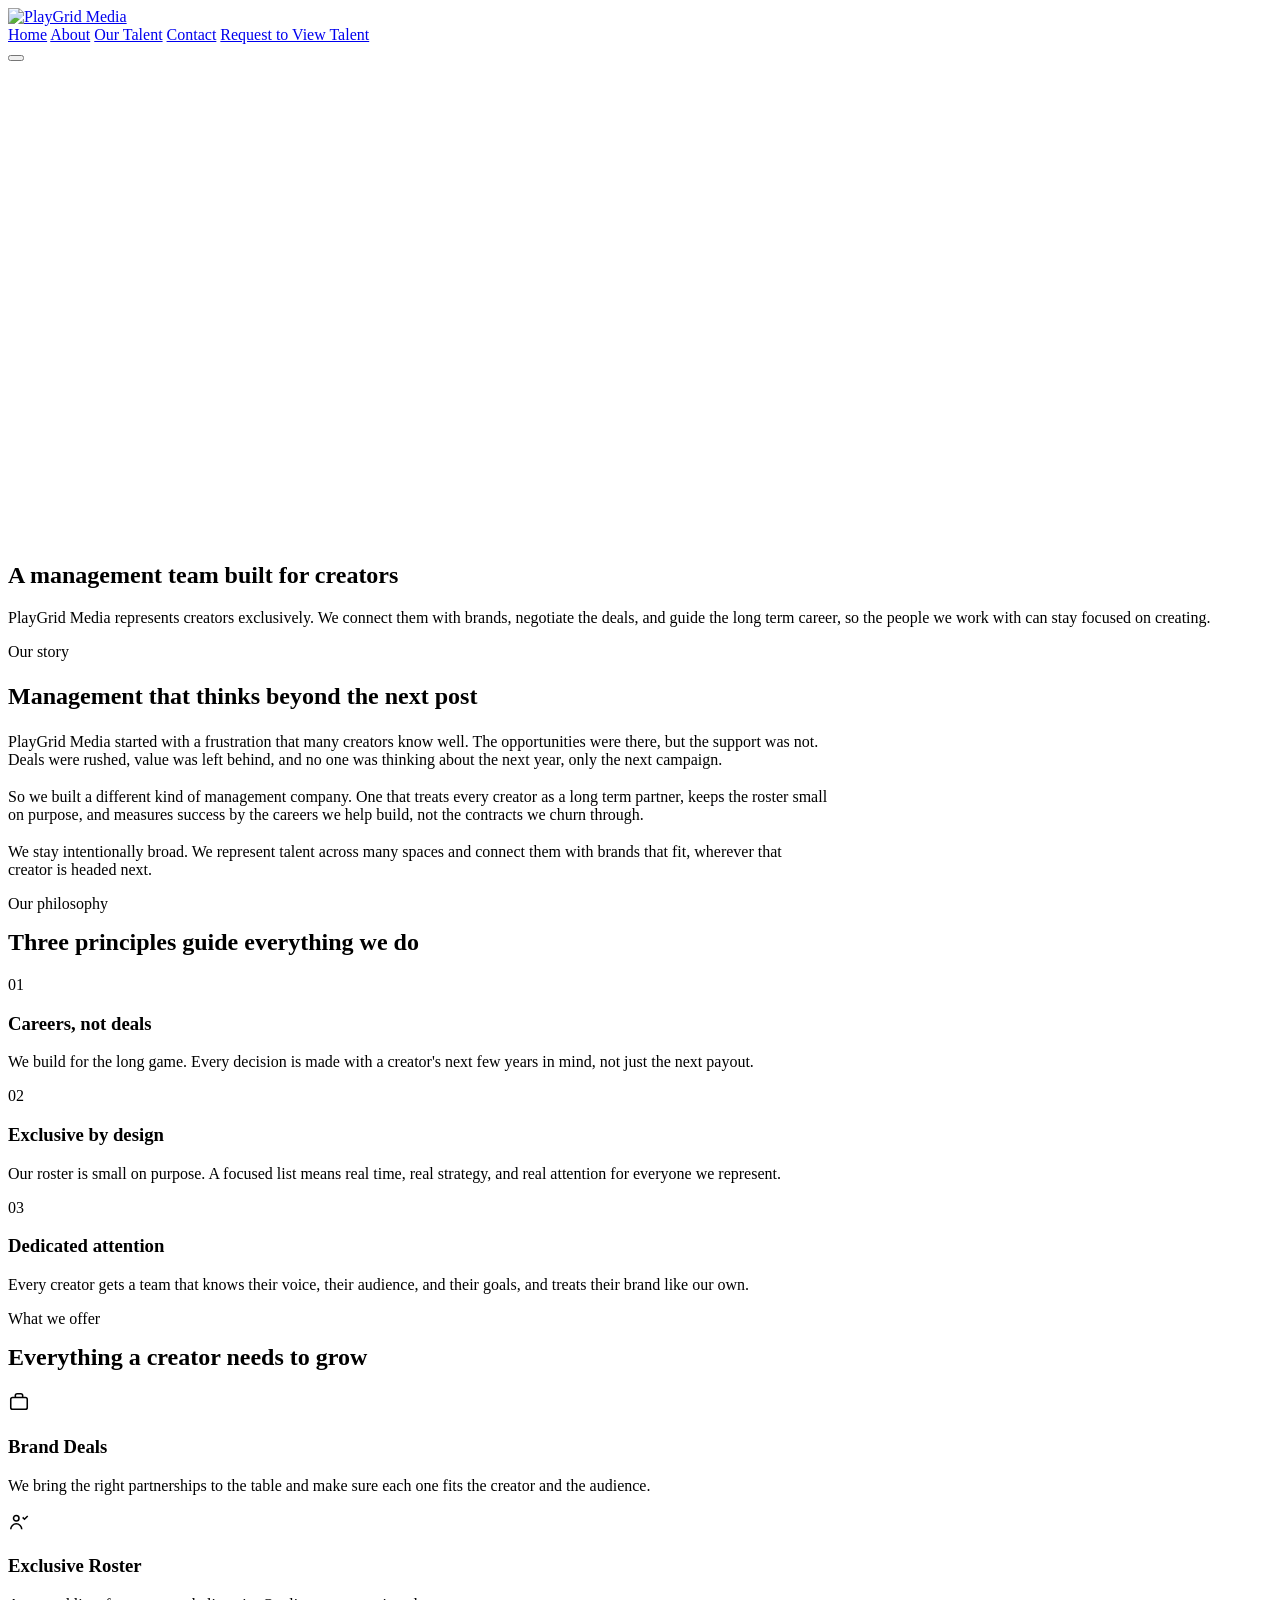
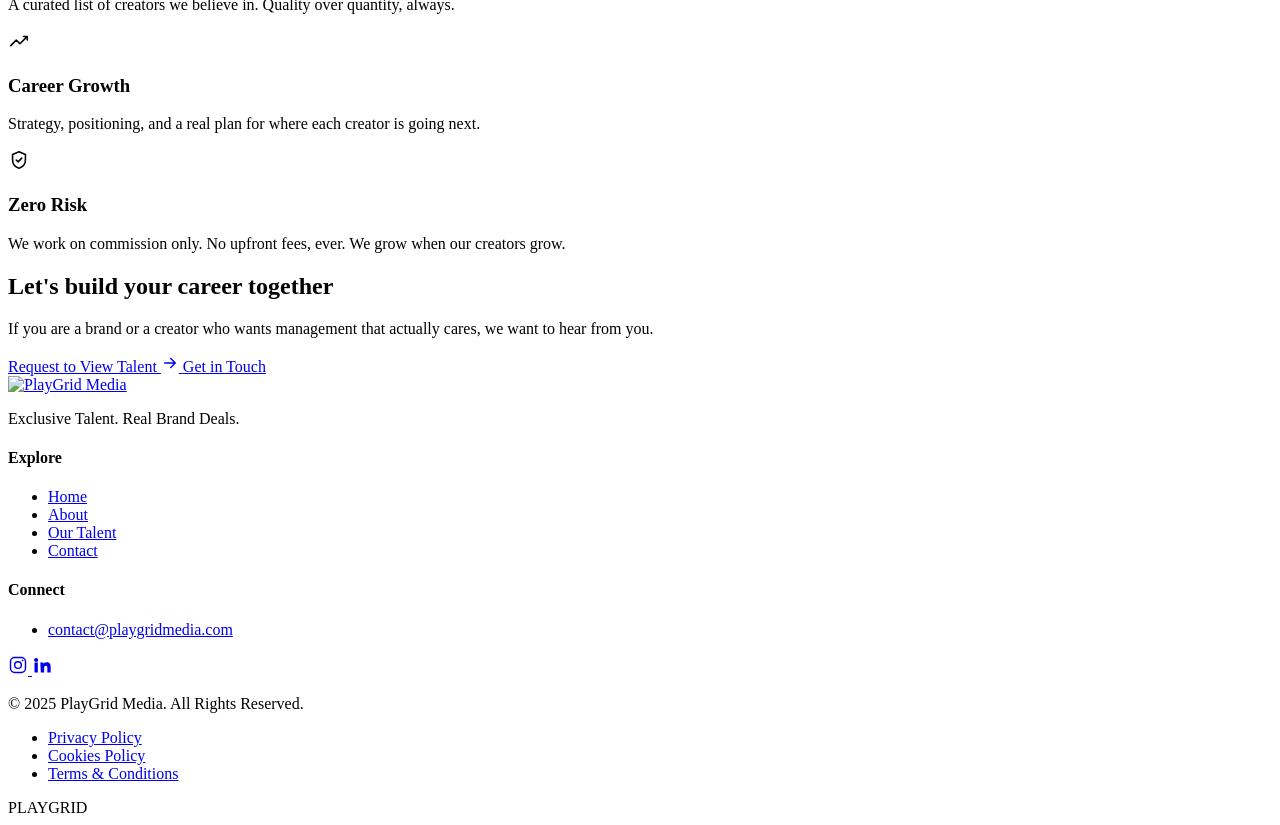
==== about.html @ f9606e79 "Add files via upload" ====
<!DOCTYPE html>
<html lang="en">
<head>
  <meta charset="UTF-8" />
  <script>document.documentElement.className += " js";</script>
  <meta name="viewport" content="width=device-width, initial-scale=1.0" />
  <title>About | PlayGrid Media, Talent Management Company</title>
  <meta name="description" content="PlayGrid Media is a talent management company that builds creator careers. Exclusive roster, dedicated attention, brand deals, and zero upfront risk." />
  <link rel="canonical" href="https://playgridmedia.com/about.html" />

  <meta property="og:type" content="website" />
  <meta property="og:title" content="About PlayGrid Media" />
  <meta property="og:description" content="We build careers, not one off deals. An exclusive talent management company." />
  <meta property="og:url" content="https://playgridmedia.com/about.html" />
  <meta property="og:image" content="https://playgridmedia.com/assets/images/og-image.jpg" />
  <meta name="twitter:card" content="summary_large_image" />

  <link rel="preconnect" href="https://fonts.googleapis.com" />
  <link rel="preconnect" href="https://fonts.gstatic.com" crossorigin />
  <link href="https://fonts.googleapis.com/css2?family=Inter:wght@400;500;600&family=Syne:wght@700;800&display=swap" rel="stylesheet" />

  <link rel="icon" href="assets/favicon.png" type="image/png" />
  <link rel="stylesheet" href="css/style.css" />
</head>
<body>
  <div class="grain" aria-hidden="true"></div>

  <!-- ============ NAV ============ -->
  <header class="nav" id="nav">
    <div class="nav__inner container">
      <a class="nav__logo" href="index.html" aria-label="PlayGrid Media home"><img class="logo-img" src="assets/logo.png" alt="PlayGrid Media" /></a>
      <nav class="nav__links" id="navLinks" aria-label="Primary">
        <a href="index.html" class="nav__link">Home</a>
        <a href="about.html" class="nav__link">About</a>
        <a href="talent.html" class="nav__link">Our Talent</a>
        <a href="contact.html" class="nav__link">Contact</a>
        <a href="talent.html" class="btn btn--primary btn--small nav__cta">Request to View Talent</a>
      </nav>
      <button class="nav__toggle" id="navToggle" aria-label="Open menu" aria-expanded="false" aria-controls="navLinks">
        <span></span><span></span><span></span>
      </button>
    </div>
  </header>

  <main>
    <!-- ============ PAGE HERO ============ -->
    <section class="page-hero">
      <div class="glow glow--gold" style="width:480px;height:480px;top:-120px;right:-100px;" data-parallax="0.1" aria-hidden="true"></div>
      <div class="container">
        <div class="page-hero__inner">
          <h1 class="h-xl hero__fade" style="animation-delay:.14s">A management team built for creators</h1>
          <p class="lead hero__fade" style="animation-delay:.26s">
            PlayGrid Media represents creators exclusively. We connect them with brands, negotiate the deals, and guide the long term career, so the people we work with can stay focused on creating.
          </p>
        </div>
      </div>
    </section>

    <!-- ============ STORY ============ -->
    <section class="section section--light">
      <div class="container">
        <div style="max-width: 820px;">
          <p class="eyebrow" data-reveal style="margin-bottom:1.4rem;">Our story</p>
          <h2 class="h-md" data-reveal style="--delay:80ms;">Management that thinks beyond the next post</h2>
          <p data-reveal style="--delay:160ms; margin-top:1.4rem; color:var(--muted);">
            PlayGrid Media started with a frustration that many creators know well. The opportunities were there, but the support was not. Deals were rushed, value was left behind, and no one was thinking about the next year, only the next campaign.
          </p>
          <p data-reveal style="--delay:220ms; margin-top:1.2rem; color:var(--muted);">
            So we built a different kind of management company. One that treats every creator as a long term partner, keeps the roster small on purpose, and measures success by the careers we help build, not the contracts we churn through.
          </p>
          <p data-reveal style="--delay:280ms; margin-top:1.2rem; color:var(--muted);">
            We stay intentionally broad. We represent talent across many spaces and connect them with brands that fit, wherever that creator is headed next.
          </p>
        </div>
      </div>
    </section>

    <!-- ============ PHILOSOPHY ============ -->
    <section class="section section--tight section--soft">
      <div class="container">
        <div class="section__head center">
          <p class="eyebrow center" data-reveal style="justify-content:center;">Our philosophy</p>
          <h2 class="h-md" data-reveal style="--delay:80ms; margin-top:1rem;">Three principles guide everything we do</h2>
        </div>
        <div class="grid grid--3">
          <article class="card" data-reveal style="--delay:0ms;">
            <p class="card__index">01</p>
            <h3>Careers, not deals</h3>
            <p>We build for the long game. Every decision is made with a creator's next few years in mind, not just the next payout.</p>
          </article>
          <article class="card" data-reveal style="--delay:120ms;">
            <p class="card__index">02</p>
            <h3>Exclusive by design</h3>
            <p>Our roster is small on purpose. A focused list means real time, real strategy, and real attention for everyone we represent.</p>
          </article>
          <article class="card" data-reveal style="--delay:240ms;">
            <p class="card__index">03</p>
            <h3>Dedicated attention</h3>
            <p>Every creator gets a team that knows their voice, their audience, and their goals, and treats their brand like our own.</p>
          </article>
        </div>
      </div>
    </section>

    <!-- ============ FEATURE CARDS ============ -->
    <section class="section section--light">
      <div class="container">
        <div class="section__head">
          <p class="eyebrow" data-reveal>What we offer</p>
          <h2 class="h-md" data-reveal style="--delay:80ms; margin-top:1rem;">Everything a creator needs to grow</h2>
        </div>
        <div class="grid grid--4">
          <article class="card" data-reveal style="--delay:0ms;">
            <div class="card__icon">
              <svg width="22" height="22" viewBox="0 0 24 24" fill="none" stroke="currentColor" stroke-width="1.7"><rect x="3" y="7" width="18" height="13" rx="2"/><path d="M8 7V5a2 2 0 012-2h4a2 2 0 012 2v2"/></svg>
            </div>
            <h3>Brand Deals</h3>
            <p>We bring the right partnerships to the table and make sure each one fits the creator and the audience.</p>
          </article>
          <article class="card" data-reveal style="--delay:120ms;">
            <div class="card__icon">
              <svg width="22" height="22" viewBox="0 0 24 24" fill="none" stroke="currentColor" stroke-width="1.7"><circle cx="9" cy="8" r="3"/><path d="M3 20c0-3.3 2.7-6 6-6s6 2.7 6 6"/><path d="M16 7l2 2 3.5-3.5"/></svg>
            </div>
            <h3>Exclusive Roster</h3>
            <p>A curated list of creators we believe in. Quality over quantity, always.</p>
          </article>
          <article class="card" data-reveal style="--delay:240ms;">
            <div class="card__icon">
              <svg width="22" height="22" viewBox="0 0 24 24" fill="none" stroke="currentColor" stroke-width="1.7" stroke-linecap="round" stroke-linejoin="round"><path d="M3 17l6-6 4 4 7-7"/><path d="M17 7h4v4"/></svg>
            </div>
            <h3>Career Growth</h3>
            <p>Strategy, positioning, and a real plan for where each creator is going next.</p>
          </article>
          <article class="card" data-reveal style="--delay:360ms;">
            <div class="card__icon">
              <svg width="22" height="22" viewBox="0 0 24 24" fill="none" stroke="currentColor" stroke-width="1.7" stroke-linecap="round" stroke-linejoin="round"><path d="M12 3l7 3v6c0 4.4-3 7.6-7 9-4-1.4-7-4.6-7-9V6z"/><path d="M9 12l2 2 4-4"/></svg>
            </div>
            <h3>Zero Risk</h3>
            <p>We work on commission only. No upfront fees, ever. We grow when our creators grow.</p>
          </article>
        </div>
      </div>
    </section>

    <!-- ============ CTA BAND ============ -->
    <section class="section section--tight">
      <div class="container">
        <div class="cta-band" data-reveal="scale">
          <h2 class="h-md">Let's build your career together</h2>
          <p class="lead center" style="margin-top:1.2rem;">If you are a brand or a creator who wants management that actually cares, we want to hear from you.</p>
          <div class="hero__cta" style="justify-content:center;">
            <a href="talent.html" class="btn btn--primary">Request to View Talent
              <svg class="arrow" width="18" height="18" viewBox="0 0 24 24" fill="none" stroke="currentColor" stroke-width="2" stroke-linecap="round" stroke-linejoin="round"><path d="M5 12h14M13 6l6 6-6 6"/></svg>
            </a>
            <a href="contact.html" class="btn btn--ghost">Get in Touch</a>
          </div>
        </div>
      </div>
    </section>
  </main>

  <!-- ============ FOOTER ============ -->
  <footer class="footer">
    <div class="container">
      <div class="footer__top">
        <div class="footer__brand">
          <a class="nav__logo" href="index.html"><img class="logo-img" src="assets/logo.png" alt="PlayGrid Media" /></a>
          <p class="footer__tag">Exclusive Talent. Real Brand Deals.</p>
        </div>
        <div class="footer__col">
          <h4>Explore</h4>
          <ul>
            <li><a href="index.html">Home</a></li>
            <li><a href="about.html">About</a></li>
            <li><a href="talent.html">Our Talent</a></li>
            <li><a href="contact.html">Contact</a></li>
          </ul>
        </div>
        <div class="footer__col">
          <h4>Connect</h4>
          <ul>
            <li><a href="mailto:contact@playgridmedia.com">contact@playgridmedia.com</a></li>
          </ul>
          <div class="socials footer__socials">
            <a href="https://www.instagram.com/playgridmedia/" target="_blank" rel="noopener" aria-label="PlayGrid Media on Instagram">
              <svg width="20" height="20" viewBox="0 0 24 24" fill="none" stroke="currentColor" stroke-width="1.7"><rect x="3" y="3" width="18" height="18" rx="5"/><circle cx="12" cy="12" r="4"/><circle cx="17.5" cy="6.5" r="1" fill="currentColor" stroke="none"/></svg>
            </a>
            <a href="https://www.linkedin.com/in/sayed-atal-akbari-139120352/" target="_blank" rel="noopener" aria-label="PlayGrid Media on LinkedIn">
              <svg width="20" height="20" viewBox="0 0 24 24" fill="currentColor"><path d="M4.98 3.5a2.5 2.5 0 11-.02 5 2.5 2.5 0 01.02-5zM3 9h4v12H3zM10 9h3.8v1.7h.05c.53-1 1.83-2.05 3.77-2.05 4.03 0 4.78 2.65 4.78 6.1V21h-4v-5.3c0-1.26-.02-2.9-1.77-2.9-1.77 0-2.04 1.38-2.04 2.8V21h-4z"/></svg>
            </a>
          </div>
        </div>
      </div>
      <div class="footer__bottom">
        <p>&copy; 2025 PlayGrid Media. All Rights Reserved.</p>
        <ul class="footer__legal">
          <li><a href="privacy-policy.html">Privacy Policy</a></li>
          <li><a href="cookies-policy.html">Cookies Policy</a></li>
          <li><a href="terms-and-conditions.html">Terms &amp; Conditions</a></li>
        </ul>
      </div>
    </div>
    <div class="footer__wordmark" aria-hidden="true">PLAYGRID</div>
  </footer>

  <script src="js/main.js"></script>
</body>
</html>
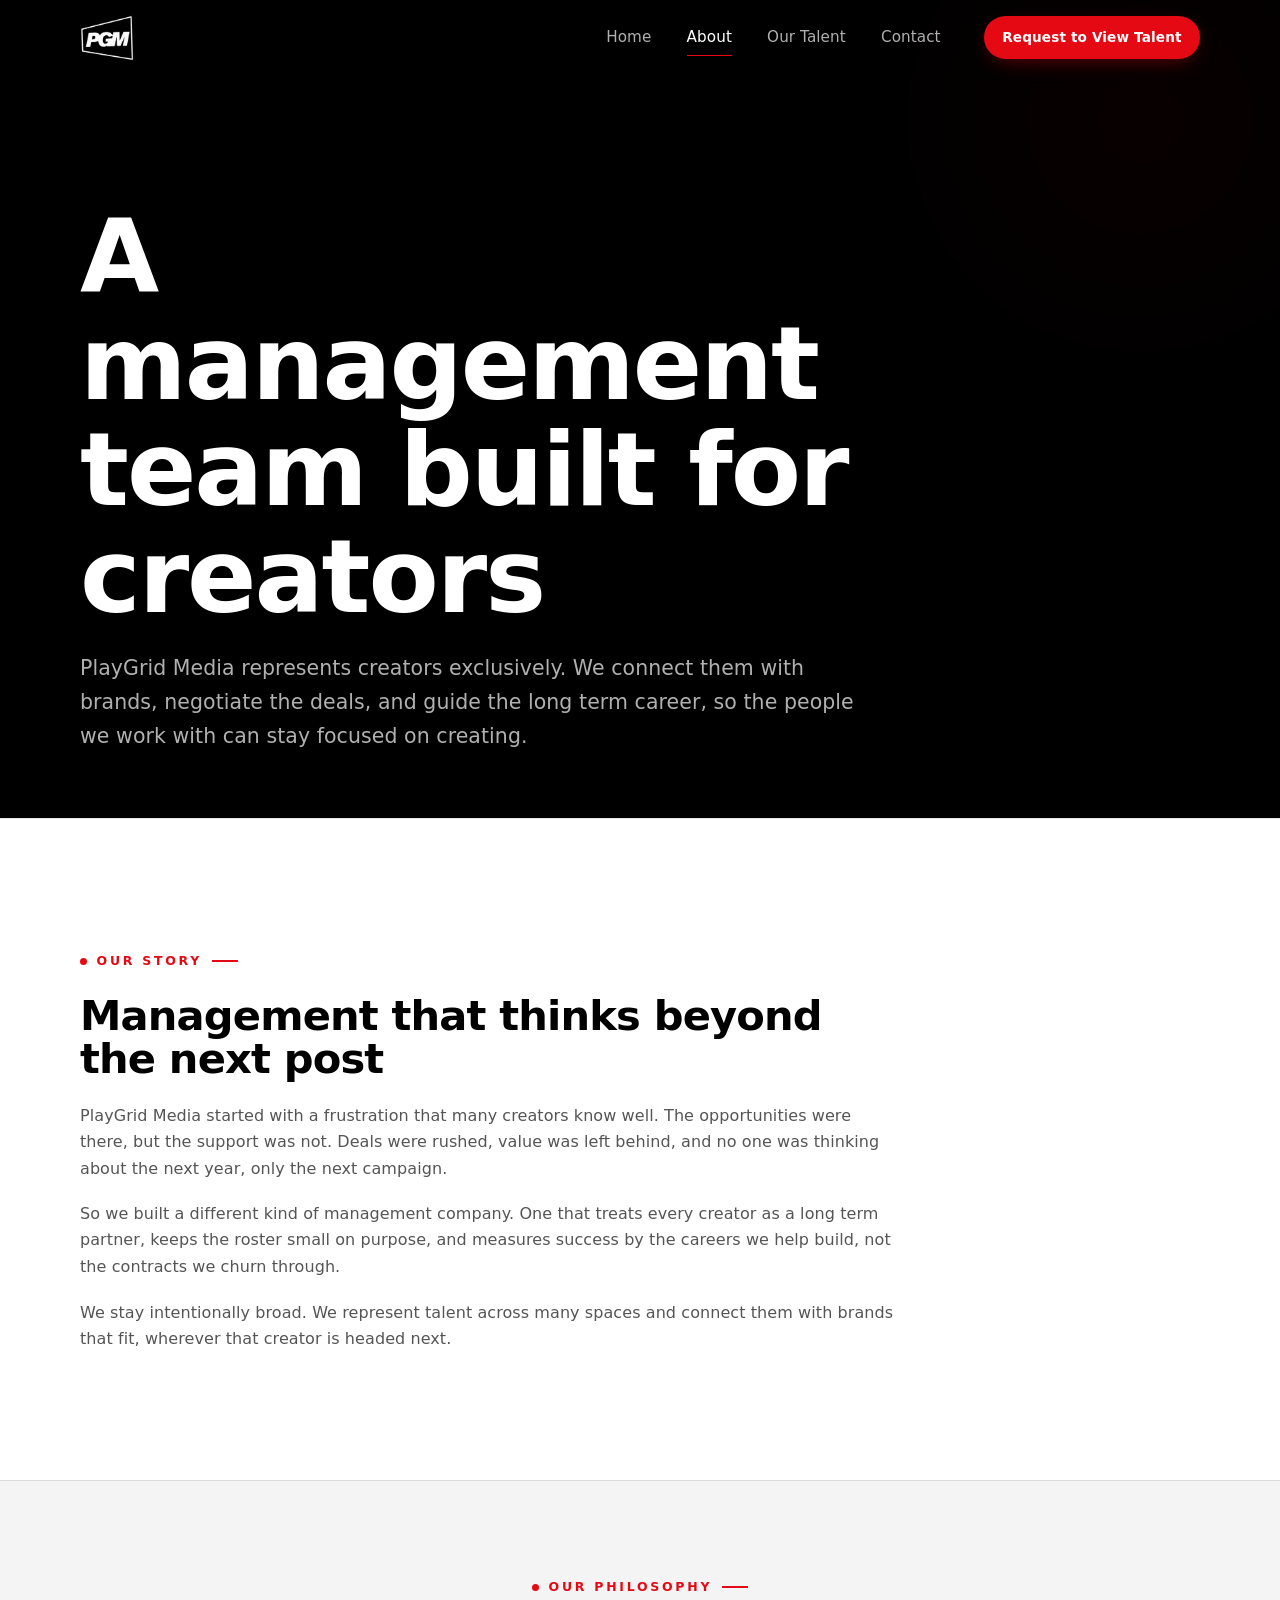
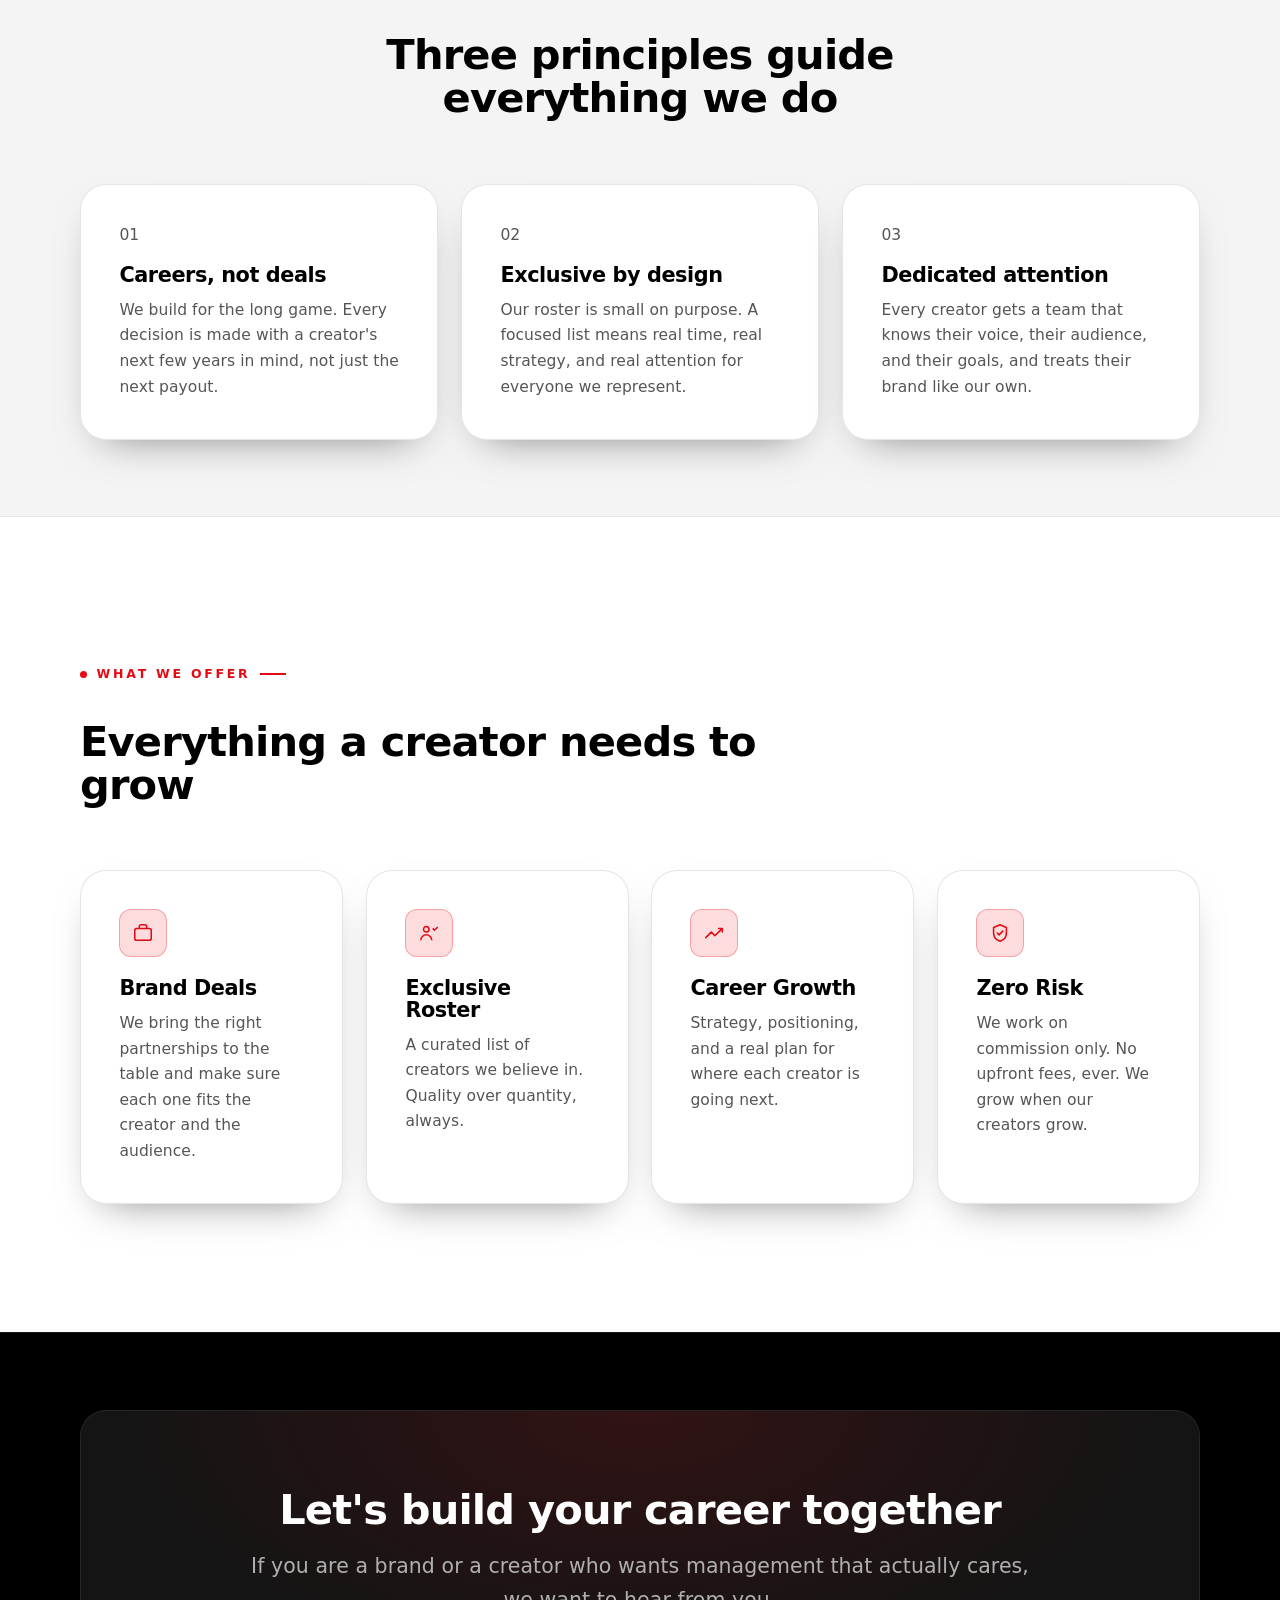
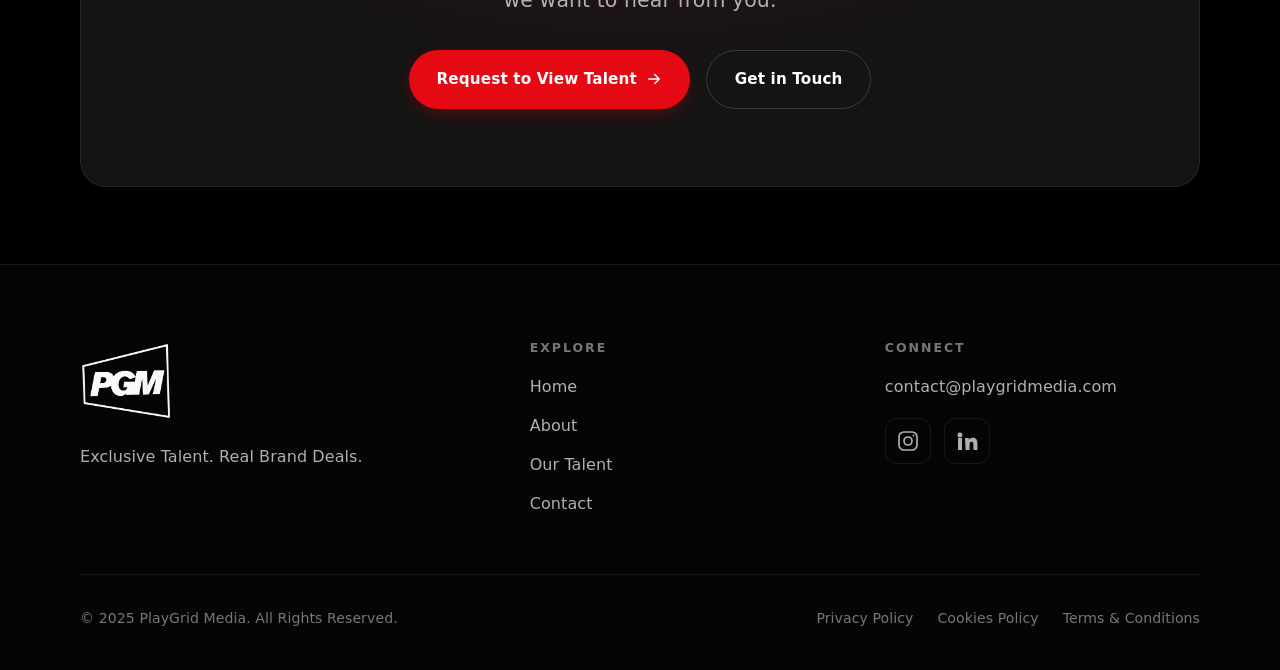
==== commit ce9733a4: "Fix broken deployment: add stylesheet and script, correct asset paths Every page referenced css/styl" ====
--- a/about.html
+++ b/about.html
@@ -12,14 +12,14 @@
   <meta property="og:title" content="About PlayGrid Media" />
   <meta property="og:description" content="We build careers, not one off deals. An exclusive talent management company." />
   <meta property="og:url" content="https://playgridmedia.com/about.html" />
-  <meta property="og:image" content="https://playgridmedia.com/assets/images/og-image.jpg" />
+  <meta property="og:image" content="https://playgridmedia.com/logo.png" />
   <meta name="twitter:card" content="summary_large_image" />
 
   <link rel="preconnect" href="https://fonts.googleapis.com" />
   <link rel="preconnect" href="https://fonts.gstatic.com" crossorigin />
   <link href="https://fonts.googleapis.com/css2?family=Inter:wght@400;500;600&family=Syne:wght@700;800&display=swap" rel="stylesheet" />
 
-  <link rel="icon" href="assets/favicon.png" type="image/png" />
+  <link rel="icon" href="favicon.png" type="image/png" />
   <link rel="stylesheet" href="css/style.css" />
 </head>
 <body>
@@ -28,7 +28,7 @@
   <!-- ============ NAV ============ -->
   <header class="nav" id="nav">
     <div class="nav__inner container">
-      <a class="nav__logo" href="index.html" aria-label="PlayGrid Media home"><img class="logo-img" src="assets/logo.png" alt="PlayGrid Media" /></a>
+      <a class="nav__logo" href="index.html" aria-label="PlayGrid Media home"><img class="logo-img" src="logo.png" alt="PlayGrid Media" /></a>
       <nav class="nav__links" id="navLinks" aria-label="Primary">
         <a href="index.html" class="nav__link">Home</a>
         <a href="about.html" class="nav__link">About</a>
@@ -164,7 +164,7 @@
     <div class="container">
       <div class="footer__top">
         <div class="footer__brand">
-          <a class="nav__logo" href="index.html"><img class="logo-img" src="assets/logo.png" alt="PlayGrid Media" /></a>
+          <a class="nav__logo" href="index.html"><img class="logo-img" src="logo.png" alt="PlayGrid Media" /></a>
           <p class="footer__tag">Exclusive Talent. Real Brand Deals.</p>
         </div>
         <div class="footer__col">
--- a/css/style.css
+++ b/css/style.css
@@ -0,0 +1,570 @@
+/* ===================================================================
+   PlayGrid Media, Talent Management
+   Global stylesheet
+   Sections: variables, reset, typography, layout, buttons, nav,
+   hero, marquee, stats, sections, cards, forms, footer, animations,
+   decor, responsive, reduced motion
+   =================================================================== */
+
+/* ---------- Design tokens ---------- */
+:root {
+  --bg:           #000000;
+  --bg-alt:       #0c0c0c;
+  --bg-elev:      #141414;
+  --bg-card:      #0e0e0e;
+  --text:         #ffffff;
+  --heading:      #ffffff;
+  --muted:        #b0b0b0;
+  --muted-dim:    #777777;
+  --accent:       #e50914;          /* PlayGrid red */
+  --accent-strong:#ff2a36;
+  --accent-soft:  rgba(229,9,20,0.14);
+  --border:       rgba(255,255,255,0.08);
+  --border-strong:rgba(255,255,255,0.16);
+
+  --font-display: "Syne", "Segoe UI", system-ui, sans-serif;
+  --font-body:    "Inter", system-ui, -apple-system, "Segoe UI", sans-serif;
+
+  --container:    1200px;
+  --radius:       18px;
+  --radius-lg:    26px;
+
+  --ease:         cubic-bezier(0.22, 1, 0.36, 1);
+  --ease-soft:    cubic-bezier(0.76, 0, 0.24, 1);
+
+  --header-h:     76px;
+}
+
+/* ---------- Reset ---------- */
+*, *::before, *::after { box-sizing: border-box; margin: 0; padding: 0; }
+
+html {
+  scroll-behavior: smooth;
+  scroll-padding-top: calc(var(--header-h) + 20px);
+  -webkit-text-size-adjust: 100%;
+}
+
+body {
+  background: var(--bg);
+  color: var(--text);
+  font-family: var(--font-body);
+  font-size: 1rem;
+  line-height: 1.65;
+  font-weight: 400;
+  letter-spacing: 0.005em;
+  overflow-x: hidden;
+  -webkit-font-smoothing: antialiased;
+  text-rendering: optimizeLegibility;
+}
+
+body.no-scroll { overflow: hidden; }
+
+img { max-width: 100%; display: block; }
+a { color: inherit; text-decoration: none; }
+ul { list-style: none; }
+button { font-family: inherit; cursor: pointer; border: none; background: none; color: inherit; }
+input, textarea, select { font-family: inherit; font-size: 1rem; color: inherit; }
+
+::selection { background: var(--accent); color: #ffffff; }
+
+/* ---------- Typography ---------- */
+h1, h2, h3, h4 { font-family: var(--font-display); font-weight: 800; line-height: 1.04; letter-spacing: -0.02em; }
+
+.h-xl { font-size: clamp(2.8rem, 8vw, 6.4rem); }
+.h-lg { font-size: clamp(2.2rem, 5.5vw, 4rem); }
+.h-md { font-size: clamp(1.7rem, 3.5vw, 2.6rem); }
+
+.eyebrow {
+  display: inline-flex;
+  align-items: center;
+  gap: 0.6rem;
+  font-family: var(--font-body);
+  font-size: 0.78rem;
+  font-weight: 600;
+  letter-spacing: 0.22em;
+  text-transform: uppercase;
+  color: var(--accent);
+}
+.eyebrow::before {
+  content: "";
+  width: 7px; height: 7px;
+  border-radius: 50%;
+  background: var(--accent);
+  animation: dotPulse 2.4s ease-in-out infinite;
+}
+.eyebrow::after {
+  content: "";
+  width: 26px; height: 2px;
+  background: var(--accent);
+  transform-origin: left;
+  transition: transform 0.7s var(--ease) 0.15s;
+}
+.js .eyebrow[data-reveal]::after { transform: scaleX(0); }
+.eyebrow[data-reveal].is-visible::after { transform: scaleX(1); }
+@keyframes dotPulse { 0%, 100% { box-shadow: 0 0 0 0 rgba(229,9,20,0.55); } 70% { box-shadow: 0 0 0 6px rgba(229,9,20,0); } }
+
+.lead { font-size: clamp(1.05rem, 1.6vw, 1.3rem); color: var(--muted); max-width: 60ch; }
+.text-muted { color: var(--muted); }
+.accent { color: var(--accent); }
+
+/* ---------- Layout ---------- */
+.container { width: 100%; max-width: var(--container); margin-inline: auto; padding-inline: clamp(1.25rem, 4vw, 2.5rem); }
+
+.section { position: relative; padding-block: clamp(4.5rem, 10vw, 9rem); }
+.section--tight { padding-block: clamp(3rem, 6vw, 5rem); }
+
+/* ---------- Black / white / red theme system ---------- */
+h1, h2, h3, h4 { color: var(--heading); }
+main > section { border-top: 1px solid var(--border); }
+main > section:first-child { border-top: none; }
+.footer { background: #050505; }
+
+/* light + soft section themes (applied via classes in the HTML) */
+.section--light { --bg:#ffffff; --text:#111111; --heading:#000000; --muted:#555555; --muted-dim:#888888; --bg-card:#ffffff; --border:rgba(0,0,0,0.10); --border-strong:rgba(0,0,0,0.22); background-color:#ffffff; color:var(--text); }
+.section--soft  { --bg:#f4f4f4; --text:#111111; --heading:#000000; --muted:#555555; --muted-dim:#888888; --bg-card:#ffffff; --border:rgba(0,0,0,0.10); --border-strong:rgba(0,0,0,0.22); background-color:#f4f4f4; color:var(--text); }
+
+/* card shadows (soft, work on light and dark) */
+.card, .talent-card { box-shadow: 0 18px 44px -24px rgba(0,0,0,0.55); }
+.card:hover, .talent-card:hover { box-shadow: 0 28px 60px -26px rgba(0,0,0,0.6); }
+
+/* creator card name and role sit over a dark image, keep them light */
+.talent-card__name { color: #ffffff; }
+.talent-card__role { color: rgba(255,255,255,0.78); }
+
+/* CTA band is always a dark feature panel */
+.cta-band { --text:#ffffff; --heading:#ffffff; --muted:#b0b0b0; --border:rgba(255,255,255,0.08); color:#ffffff; box-shadow: 0 24px 60px -28px rgba(0,0,0,0.7); }
+
+/* form fields adapt on light and soft sections */
+.section--light .field input, .section--light .field select, .section--light .field textarea,
+.section--soft .field input, .section--soft .field select, .section--soft .field textarea {
+  background: #ffffff; border-color: rgba(0,0,0,0.16); color: #111111;
+}
+.section--light .field input::placeholder, .section--soft .field input::placeholder,
+.section--light .field textarea::placeholder, .section--soft .field textarea::placeholder { color: #9a9a9a; }
+
+.section__head { max-width: 760px; margin-bottom: clamp(2.5rem, 5vw, 4rem); }
+.section__head .eyebrow { margin-bottom: 1.2rem; }
+.section__head p { margin-top: 1.2rem; }
+
+.center { text-align: center; margin-inline: auto; }
+
+/* ---------- Buttons ---------- */
+.btn {
+  display: inline-flex;
+  align-items: center;
+  justify-content: center;
+  gap: 0.55em;
+  padding: 1rem 1.7rem;
+  border-radius: 999px;
+  font-weight: 600;
+  font-size: 0.95rem;
+  letter-spacing: 0.01em;
+  white-space: nowrap;
+  transition: transform 0.35s var(--ease), background 0.3s ease, color 0.3s ease, box-shadow 0.35s var(--ease), border-color 0.3s ease;
+}
+.btn .arrow { transition: transform 0.35s var(--ease); }
+.btn:hover .arrow { transform: translateX(5px); }
+
+.btn--primary { background: var(--accent); color: #ffffff; box-shadow: 0 6px 22px -8px rgba(229,9,20,0.55); }
+.btn--primary:hover { transform: translateY(-3px) scale(1.03); animation: btnPulse 1.8s ease-in-out infinite; }
+
+.btn--ghost { position: relative; overflow: hidden; z-index: 0; border: 1px solid var(--border-strong); color: var(--text); background: transparent; }
+.btn--ghost::before { content: ""; position: absolute; inset: 0; z-index: -1; background: var(--accent); transform: translateX(-101%); transition: transform 0.45s var(--ease); }
+.btn--ghost:hover { transform: translateY(-3px); color: #ffffff; border-color: var(--accent); }
+.btn--ghost:hover::before { transform: translateX(0); }
+@keyframes btnPulse { 0%, 100% { box-shadow: 0 6px 22px -8px rgba(229,9,20,0.55); } 50% { box-shadow: 0 10px 34px -6px rgba(229,9,20,0.9); } }
+
+.btn--small { padding: 0.65rem 1.15rem; font-size: 0.85rem; }
+
+.text-link {
+  position: relative;
+  display: inline-flex; align-items: center; gap: 0.5rem;
+  font-weight: 600; color: var(--text);
+  padding-bottom: 5px;
+  transition: gap 0.3s var(--ease), color 0.3s ease;
+}
+.text-link::after {
+  content: ""; position: absolute; left: 0; bottom: 0;
+  height: 2px; width: 100%; background: var(--accent);
+  transform: scaleX(0); transform-origin: left;
+  transition: transform 0.4s var(--ease);
+}
+.text-link:hover { gap: 0.85rem; color: var(--accent); }
+.text-link:hover::after { transform: scaleX(1); }
+
+/* ---------- Navigation ---------- */
+.nav {
+  position: fixed; top: 0; left: 0; right: 0; z-index: 100;
+  height: var(--header-h);
+  display: flex; align-items: center;
+  transition: background 0.4s ease, border-color 0.4s ease, backdrop-filter 0.4s ease;
+  border-bottom: 1px solid transparent;
+}
+.nav.scrolled {
+  background: rgba(10,10,11,0.72);
+  backdrop-filter: blur(14px) saturate(140%);
+  -webkit-backdrop-filter: blur(14px) saturate(140%);
+  border-bottom: 1px solid var(--border);
+}
+.nav__inner { display: flex; align-items: center; justify-content: space-between; width: 100%; }
+
+.nav__logo {
+  font-family: var(--font-display); font-weight: 800;
+  font-size: 1.15rem; letter-spacing: -0.01em;
+  display: inline-flex; gap: 0.4em; align-items: center; z-index: 110;
+}
+.nav__logo span { color: var(--muted); font-weight: 700; }
+.nav__logo:hover span { color: var(--accent); transition: color 0.3s ease; }
+.logo-img { height: 46px; width: auto; display: block; }
+.footer__brand .logo-img { height: 78px; }
+
+.nav__links { display: flex; align-items: center; gap: 2.2rem; }
+.nav__link {
+  position: relative; font-size: 0.95rem; font-weight: 500; color: var(--muted);
+  transition: color 0.3s ease;
+}
+.nav__link::after {
+  content: ""; position: absolute; left: 0; bottom: -6px; height: 1.5px; width: 0;
+  background: var(--accent); transition: width 0.35s var(--ease);
+}
+.nav__link:hover, .nav__link.active { color: var(--text); }
+.nav__link:hover::after, .nav__link.active::after { width: 100%; }
+.nav__cta { margin-left: 0.5rem; }
+
+.nav__toggle {
+  display: none; flex-direction: column; gap: 5px; width: 30px; height: 30px;
+  justify-content: center; align-items: center; z-index: 110;
+}
+.nav__toggle span {
+  display: block; width: 24px; height: 2px; background: var(--text); border-radius: 2px;
+  transition: transform 0.4s var(--ease-soft), opacity 0.3s ease;
+}
+.nav--open .nav__toggle span:nth-child(1) { transform: translateY(7px) rotate(45deg); }
+.nav--open .nav__toggle span:nth-child(2) { opacity: 0; }
+.nav--open .nav__toggle span:nth-child(3) { transform: translateY(-7px) rotate(-45deg); }
+
+/* ---------- Hero ---------- */
+.hero {
+  position: relative;
+  min-height: 100svh;
+  display: flex; flex-direction: column; justify-content: center;
+  padding-top: calc(var(--header-h) + 2rem);
+  padding-bottom: 3rem;
+  overflow: hidden;
+}
+.hero__inner { position: relative; z-index: 2; max-width: 980px; }
+.hero .eyebrow { margin-bottom: 1.6rem; }
+
+.hero__title { margin-bottom: 1.8rem; }
+/* word reveal: each word wraps an inner span that slides up */
+.word { display: inline-block; overflow: hidden; vertical-align: top; }
+.word > span { display: inline-block; }
+.js .hero__title .word > span { transform: translateY(115%); }
+.js .hero__title.reveal-on-load .word > span {
+  animation: wordUp 0.95s var(--ease) forwards;
+}
+@keyframes wordUp { to { transform: translateY(0); } }
+
+.hero__subtitle { font-size: clamp(1.05rem, 1.7vw, 1.35rem); color: var(--muted); max-width: 56ch; margin-bottom: 2.4rem; }
+.hero__cta { display: flex; flex-wrap: wrap; gap: 1rem; }
+
+.js .hero__fade { opacity: 0; transform: translateY(20px); animation: fadeUp 0.9s var(--ease) forwards; }
+@keyframes fadeUp { to { opacity: 1; transform: none; } }
+
+.scroll-cue {
+  position: absolute; bottom: 1.8rem; left: 50%; transform: translateX(-50%);
+  display: flex; flex-direction: column; align-items: center; gap: 0.5rem;
+  font-size: 0.72rem; letter-spacing: 0.2em; text-transform: uppercase; color: var(--muted-dim);
+  z-index: 2;
+}
+.scroll-cue__line { width: 1px; height: 42px; background: linear-gradient(var(--muted-dim), transparent); position: relative; overflow: hidden; }
+.scroll-cue__line::after { content: ""; position: absolute; top: -50%; left: 0; width: 100%; height: 50%; background: var(--accent); animation: scrollDot 2s infinite; }
+@keyframes scrollDot { 0% { top: -50%; } 100% { top: 100%; } }
+
+/* ---------- Marquee ---------- */
+.marquee {
+  position: relative; overflow: hidden; width: 100%;
+  border-block: 1px solid var(--border);
+  padding-block: 1.6rem;
+  background: rgba(255,255,255,0.015);
+  -webkit-mask-image: linear-gradient(90deg, transparent, #000 12%, #000 88%, transparent);
+          mask-image: linear-gradient(90deg, transparent, #000 12%, #000 88%, transparent);
+}
+.marquee__track { display: flex; width: max-content; animation: marquee 28s linear infinite; }
+.marquee:hover .marquee__track { animation-play-state: paused; }
+.marquee__group { display: flex; align-items: center; flex-shrink: 0; }
+.marquee__item {
+  font-family: var(--font-display); font-weight: 700;
+  font-size: clamp(1.4rem, 3vw, 2.3rem); color: var(--muted);
+  padding-inline: clamp(1.4rem, 4vw, 3rem);
+  display: inline-flex; align-items: center; gap: clamp(1.4rem, 4vw, 3rem);
+  transition: color 0.3s ease;
+  white-space: nowrap;
+}
+.marquee__item::after { content: "\2022"; color: var(--accent); font-size: 0.5em; opacity: 0.6; }
+.marquee__item:hover { color: var(--text); }
+@keyframes marquee { to { transform: translateX(-50%); } }
+
+/* ---------- Stats ---------- */
+.stats {
+  display: grid; grid-template-columns: repeat(3, 1fr); gap: 1px;
+  background: var(--border);
+  border: 1px solid var(--border);
+  border-radius: var(--radius);
+  overflow: hidden;
+}
+.stat { background: var(--bg); padding: clamp(1.6rem, 3vw, 2.4rem); text-align: center; }
+.stat__num { font-family: var(--font-display); font-weight: 800; font-size: clamp(2.2rem, 5vw, 3.4rem); line-height: 1; }
+.stat__num .suffix { color: inherit; }
+.stat__label { margin-top: 0.6rem; font-size: 0.85rem; letter-spacing: 0.12em; text-transform: uppercase; color: var(--muted); }
+
+/* ---------- Generic grid + cards ---------- */
+.grid { display: grid; gap: 1.4rem; }
+.grid--2 { grid-template-columns: repeat(2, 1fr); }
+.grid--3 { grid-template-columns: repeat(3, 1fr); }
+.grid--4 { grid-template-columns: repeat(4, 1fr); }
+
+.card {
+  position: relative;
+  background: var(--bg-card);
+  border: 1px solid var(--border);
+  border-radius: var(--radius-lg);
+  padding: clamp(1.6rem, 3vw, 2.4rem);
+  overflow: hidden;
+  transition: transform 0.5s var(--ease), border-color 0.4s ease, background 0.4s ease;
+}
+.card::before {
+  content: ""; position: absolute; inset: 0;
+  background: radial-gradient(120% 80% at 0% 0%, var(--accent-soft), transparent 55%);
+  opacity: 0; transition: opacity 0.5s ease; pointer-events: none;
+}
+.card:hover { transform: translateY(-6px); border-color: var(--border-strong); }
+.card:hover::before { opacity: 1; }
+.card__icon {
+  width: 48px; height: 48px; border-radius: 12px;
+  display: grid; place-items: center; margin-bottom: 1.3rem;
+  background: var(--accent-soft); color: var(--accent);
+  border: 1px solid rgba(229,9,20,0.28);
+}
+.card__index { font-family: var(--font-display); font-size: 0.9rem; color: var(--accent); margin-bottom: 1rem; }
+.card h3 { font-size: 1.3rem; margin-bottom: 0.7rem; }
+.card p { color: var(--muted); font-size: 0.97rem; }
+
+/* split feature row (about teaser) */
+.split { display: grid; grid-template-columns: 1.1fr 0.9fr; gap: clamp(2rem, 5vw, 4.5rem); align-items: center; }
+
+/* ---------- Media placeholder ---------- */
+.media-ph {
+  position: relative; border-radius: var(--radius-lg); overflow: hidden;
+  background:
+    linear-gradient(135deg, #161619, #0e0e10);
+  border: 1px solid var(--border);
+  aspect-ratio: 4 / 3;
+  display: grid; place-items: center;
+}
+.media-ph::after {
+  content: ""; position: absolute; inset: 0;
+  background-image: linear-gradient(rgba(255,255,255,0.04) 1px, transparent 1px),
+                    linear-gradient(90deg, rgba(255,255,255,0.04) 1px, transparent 1px);
+  background-size: 32px 32px;
+  -webkit-mask-image: radial-gradient(70% 70% at 50% 50%, #000, transparent);
+          mask-image: radial-gradient(70% 70% at 50% 50%, #000, transparent);
+}
+.media-ph__label {
+  position: relative; z-index: 1; text-align: center; color: var(--muted-dim);
+  font-size: 0.8rem; letter-spacing: 0.12em; text-transform: uppercase;
+  display: flex; flex-direction: column; align-items: center; gap: 0.6rem;
+}
+.media-ph__label svg { opacity: 0.5; }
+
+/* ---------- Talent roster (future ready) ---------- */
+.roster { margin-top: 3rem; }
+.talent-card {
+  position: relative; border-radius: var(--radius-lg); overflow: hidden;
+  border: 1px solid var(--border); background: var(--bg-card);
+  transition: transform 0.5s var(--ease), border-color 0.4s ease;
+}
+.talent-card:hover { transform: translateY(-6px); border-color: var(--border-strong); }
+.talent-card__media { aspect-ratio: 3 / 4; position: relative; background: linear-gradient(160deg, #1a1a1e, #0d0d0f); }
+.talent-card__media::after {
+  content: ""; position: absolute; inset: 0;
+  background: linear-gradient(to top, rgba(10,10,11,0.95), transparent 55%);
+}
+.talent-card__locked {
+  position: absolute; inset: 0; z-index: 2; display: flex; flex-direction: column;
+  align-items: center; justify-content: center; gap: 0.8rem; color: var(--muted);
+  backdrop-filter: blur(2px);
+}
+.talent-card__locked svg { color: var(--accent); }
+.talent-card__locked span { font-size: 0.78rem; letter-spacing: 0.18em; text-transform: uppercase; }
+.talent-card__body { position: absolute; left: 0; right: 0; bottom: 0; z-index: 3; padding: 1.3rem 1.4rem 1.5rem; text-shadow: 0 1px 12px rgba(0,0,0,0.55); }
+.talent-card__name { font-family: var(--font-display); font-size: 1.25rem; font-weight: 800; }
+.talent-card__role { color: rgba(255,255,255,0.85); font-size: 0.9rem; margin-top: 0.2rem; }
+.talent-card__stats { display: flex; gap: 1.4rem; margin-top: 1rem; }
+.talent-card__stats div span { display: block; }
+.talent-card__stats .n { font-family: var(--font-display); font-weight: 800; font-size: 1.1rem; }
+.talent-card__stats .l { font-size: 0.72rem; letter-spacing: 0.1em; text-transform: uppercase; color: var(--muted-dim); }
+.talent-card__socials { display: flex; gap: 0.8rem; margin-top: 1.2rem; }
+.talent-card__socials a { width: 34px; height: 34px; border-radius: 9px; display: grid; place-items: center; border: 1px solid var(--border); color: var(--muted); transition: color 0.3s, border-color 0.3s; }
+.talent-card__socials a:hover { color: var(--accent); border-color: var(--accent); }
+
+/* Clickable creator cards + creator profile pages */
+a.talent-card { display: block; color: inherit; }
+.talent-card__media img { position: absolute; inset: 0; width: 100%; height: 100%; object-fit: cover; }
+.roster-grid { display: grid; grid-template-columns: repeat(2, minmax(0, 1fr)); gap: 1.6rem; max-width: 720px; margin: 0 auto; }
+.back-link { display: inline-flex; align-items: center; gap: 0.5rem; color: var(--muted); font-size: 0.92rem; font-weight: 500; margin-bottom: 2rem; transition: color 0.3s ease, gap 0.3s var(--ease); }
+.back-link:hover { color: var(--text); gap: 0.8rem; }
+.creator-hero__grid { display: grid; grid-template-columns: 0.8fr 1.2fr; gap: clamp(2rem, 5vw, 4rem); align-items: center; }
+.creator-hero__media { position: relative; border-radius: var(--radius-lg); overflow: hidden; border: 1px solid var(--border); aspect-ratio: 3 / 4; background: var(--bg-card); }
+.creator-hero__media img { position: absolute; inset: 0; width: 100%; height: 100%; object-fit: cover; }
+.creator-hero__info .socials { margin-top: 2rem; }
+@media (max-width: 820px) { .creator-hero__grid { grid-template-columns: 1fr; } .creator-hero__media { max-width: 340px; } }
+@media (max-width: 600px) { .roster-grid { grid-template-columns: 1fr; max-width: 380px; } }
+
+/* ---------- Forms ---------- */
+.form { display: grid; gap: 1.4rem; }
+.form__row { display: grid; gap: 1.4rem; grid-template-columns: 1fr 1fr; }
+.field { display: flex; flex-direction: column; gap: 0.5rem; }
+.field label { font-size: 0.82rem; letter-spacing: 0.08em; text-transform: uppercase; color: var(--muted); }
+.field label .req { color: var(--accent); }
+.field input, .field select, .field textarea {
+  width: 100%; padding: 0.9rem 1.1rem; border-radius: 12px;
+  background: rgba(255,255,255,0.025); border: 1px solid var(--border);
+  color: var(--text); transition: border-color 0.3s ease, background 0.3s ease;
+}
+.field textarea { min-height: 140px; resize: vertical; }
+.field select { appearance: none; -webkit-appearance: none; background-image: url("data:image/svg+xml,%3Csvg xmlns='http://www.w3.org/2000/svg' width='12' height='8' viewBox='0 0 12 8' fill='none'%3E%3Cpath d='M1 1.5L6 6.5L11 1.5' stroke='%239a9aa3' stroke-width='1.5' stroke-linecap='round'/%3E%3C/svg%3E"); background-repeat: no-repeat; background-position: right 1.1rem center; padding-right: 2.6rem; }
+.field input::placeholder, .field textarea::placeholder { color: var(--muted-dim); }
+.field input:focus, .field select:focus, .field textarea:focus { outline: none; border-color: var(--accent); background: rgba(255,255,255,0.04); }
+.field.invalid input, .field.invalid select, .field.invalid textarea { border-color: #d4584f; }
+.field__error { font-size: 0.78rem; color: #e0746c; min-height: 0; display: none; }
+.field.invalid .field__error { display: block; }
+
+.form__note { font-size: 0.85rem; color: var(--muted-dim); }
+.form__status { display: none; padding: 1rem 1.2rem; border-radius: 12px; font-size: 0.95rem; }
+.form__status.show { display: block; }
+.form__status.ok { background: var(--accent-soft); border: 1px solid rgba(229,9,20,0.3); color: var(--text); }
+
+/* Focus visibility for keyboard users */
+:focus-visible { outline: 2px solid var(--accent); outline-offset: 3px; border-radius: 4px; }
+
+/* ---------- Contact layout ---------- */
+.contact-grid { display: grid; grid-template-columns: 0.85fr 1.15fr; gap: clamp(2rem, 5vw, 4.5rem); align-items: start; }
+.contact-info { display: flex; flex-direction: column; gap: 1.5rem; }
+.contact-item { display: flex; flex-direction: column; gap: 0.3rem; padding-bottom: 1.4rem; border-bottom: 1px solid var(--border); }
+.contact-item .l { font-size: 0.78rem; letter-spacing: 0.14em; text-transform: uppercase; color: var(--muted); }
+.contact-item a, .contact-item p { font-size: 1.15rem; font-weight: 500; }
+.contact-item a:hover { color: var(--accent); transition: color 0.3s; }
+.socials { display: flex; gap: 0.8rem; }
+.socials a {
+  width: 46px; height: 46px; border-radius: 12px; display: grid; place-items: center;
+  border: 1px solid var(--border); color: var(--muted);
+  transition: color 0.3s ease, border-color 0.3s ease, transform 0.3s ease;
+}
+.socials a:hover { color: var(--accent); border-color: var(--accent); transform: translateY(-3px); }
+
+/* ---------- CTA band ---------- */
+.cta-band { position: relative; text-align: center; border-radius: var(--radius-lg); padding: clamp(2.8rem, 6vw, 5rem); border: 1px solid var(--border); overflow: hidden; background: var(--bg-elev); }
+.cta-band::before { content: ""; position: absolute; inset: 0; background: radial-gradient(80% 120% at 50% 0%, var(--accent-soft), transparent 60%); pointer-events: none; }
+.cta-band > * { position: relative; z-index: 1; }
+.cta-band .btn { margin-top: 2rem; }
+
+/* ---------- Footer ---------- */
+.footer { border-top: 1px solid var(--border); padding-top: clamp(3rem, 6vw, 5rem); padding-bottom: 2.5rem; position: relative; overflow: hidden; }
+.footer__top { display: grid; grid-template-columns: 1.3fr 1fr 1fr; gap: 2.5rem; margin-bottom: 3.5rem; }
+.footer__brand .nav__logo { font-size: 1.4rem; }
+.footer__tag { color: var(--muted); margin-top: 1rem; max-width: 32ch; }
+.footer__col h4 { font-family: var(--font-body); font-size: 0.78rem; letter-spacing: 0.16em; text-transform: uppercase; color: var(--muted-dim); font-weight: 600; margin-bottom: 1.2rem; }
+.footer__col ul { display: flex; flex-direction: column; gap: 0.8rem; }
+.footer__col a { color: var(--muted); transition: color 0.3s ease; }
+.footer__col a:hover { color: var(--text); }
+.footer__bottom { display: flex; justify-content: space-between; align-items: center; gap: 1rem; flex-wrap: wrap; padding-top: 2rem; border-top: 1px solid var(--border); color: var(--muted-dim); font-size: 0.88rem; }
+.footer__socials { margin-top: 1.1rem; }
+.footer__socials a { width: 46px; height: 46px; }
+.socials a svg { width: 24px; height: 24px; }
+.footer__legal { display: flex; flex-wrap: wrap; gap: 0.9rem 1.5rem; }
+.footer__legal a { color: var(--muted-dim); transition: color 0.3s ease; }
+.footer__legal a:hover { color: var(--text); }
+.footer__wordmark { display: none; position: absolute; bottom: -2.5vw; left: 0; right: 0; text-align: center; font-family: var(--font-display); font-weight: 800; font-size: 18vw; line-height: 1; color: rgba(255,255,255,0.02); pointer-events: none; user-select: none; letter-spacing: -0.03em; }
+
+/* ---------- Reveal on scroll ---------- */
+.js [data-reveal] { opacity: 0; transform: translateY(28px); transition: opacity 0.8s ease, transform 0.8s var(--ease); transition-delay: var(--delay, 0ms); will-change: opacity, transform; }
+.js [data-reveal="left"] { transform: translateX(-32px); }
+.js [data-reveal="right"] { transform: translateX(32px); }
+.js [data-reveal="scale"] { transform: scale(0.96); }
+[data-reveal].is-visible { opacity: 1 !important; transform: none !important; }
+
+/* ---------- Decorative background ---------- */
+.glow { position: absolute; border-radius: 50%; filter: blur(90px); pointer-events: none; z-index: 0; opacity: 0.5; }
+.glow--gold { background: radial-gradient(circle, rgba(229,9,20,0.13), transparent 70%); }
+.glow--cool { background: radial-gradient(circle, rgba(255,255,255,0.04), transparent 70%); }
+
+.grain {
+  position: fixed; inset: 0; z-index: 1; pointer-events: none; opacity: 0.06; mix-blend-mode: overlay;
+  background-image: url("data:image/svg+xml,%3Csvg xmlns='http://www.w3.org/2000/svg' width='200' height='200'%3E%3Cfilter id='n'%3E%3CfeTurbulence type='fractalNoise' baseFrequency='0.85' numOctaves='3' stitchTiles='stitch'/%3E%3C/filter%3E%3Crect width='100%25' height='100%25' filter='url(%23n)'/%3E%3C/svg%3E");
+}
+
+main, .footer { position: relative; z-index: 2; }
+
+/* ---------- Page hero (inner pages) ---------- */
+.page-hero { position: relative; padding-top: calc(var(--header-h) + clamp(4rem, 10vw, 8rem)); padding-bottom: clamp(2rem, 5vw, 4rem); overflow: hidden; }
+.page-hero__inner { position: relative; z-index: 2; max-width: 820px; }
+.page-hero .eyebrow { margin-bottom: 1.4rem; }
+.page-hero p { margin-top: 1.4rem; }
+
+/* ---------- Legal pages ---------- */
+.legal-content { max-width: 800px; }
+.legal-content .updated { color: var(--muted-dim); font-size: 0.9rem; margin-bottom: 2.5rem; }
+.legal-content h2 { font-size: clamp(1.3rem, 2.5vw, 1.7rem); margin-top: 2.6rem; margin-bottom: 0.9rem; }
+.legal-content h2:first-of-type { margin-top: 0; }
+.legal-content p { color: var(--muted); margin-bottom: 1.1rem; }
+.legal-content ul { list-style: disc; padding-left: 1.4rem; margin-bottom: 1.3rem; color: var(--muted); }
+.legal-content li { margin-bottom: 0.55rem; }
+.legal-content a { color: var(--accent); border-bottom: 1px solid transparent; transition: border-color 0.3s ease; }
+.legal-content a:hover { border-color: var(--accent); }
+.legal-content strong { color: var(--text); }
+
+/* ---------- Responsive ---------- */
+@media (max-width: 980px) {
+  .grid--4 { grid-template-columns: repeat(2, 1fr); }
+  .split, .contact-grid { grid-template-columns: 1fr; }
+  .footer__top { grid-template-columns: 1fr 1fr; }
+  .footer__brand { grid-column: 1 / -1; }
+}
+
+@media (max-width: 860px) {
+  .nav__toggle { display: flex; }
+  .nav__links {
+    position: fixed; inset: 0; height: 100svh;
+    flex-direction: column; justify-content: center; gap: 2.2rem;
+    background: var(--bg);
+    transform: translateY(-100%);
+    transition: transform 0.55s var(--ease-soft);
+    border-bottom: none;
+  }
+  .nav--open .nav__links { transform: translateY(0); }
+  .nav__link { font-size: 1.6rem; color: var(--text); font-family: var(--font-display); font-weight: 700; }
+  .nav__link::after { display: none; }
+  .nav__cta { margin-left: 0; margin-top: 0.5rem; }
+  .nav.scrolled .nav__links { background: var(--bg); }
+}
+
+@media (max-width: 720px) {
+  .grid--3, .grid--4 { grid-template-columns: 1fr; }
+  .stats { grid-template-columns: 1fr; }
+  .form__row { grid-template-columns: 1fr; }
+  .footer__top { grid-template-columns: 1fr; }
+  .footer__bottom { justify-content: center; text-align: center; }
+  .hero__cta .btn { flex: 1 1 auto; }
+}
+
+/* ---------- Reduced motion ---------- */
+@media (prefers-reduced-motion: reduce) {
+  html { scroll-behavior: auto; }
+  *, *::before, *::after { animation-duration: 0.001ms !important; animation-iteration-count: 1 !important; transition-duration: 0.001ms !important; }
+  .js [data-reveal] { opacity: 1 !important; transform: none !important; }
+  .js .hero__title .word > span { transform: none !important; }
+  .js .hero__fade { opacity: 1 !important; transform: none !important; }
+  .marquee__track { animation: none !important; }
+  .scroll-cue { display: none; }
+}
